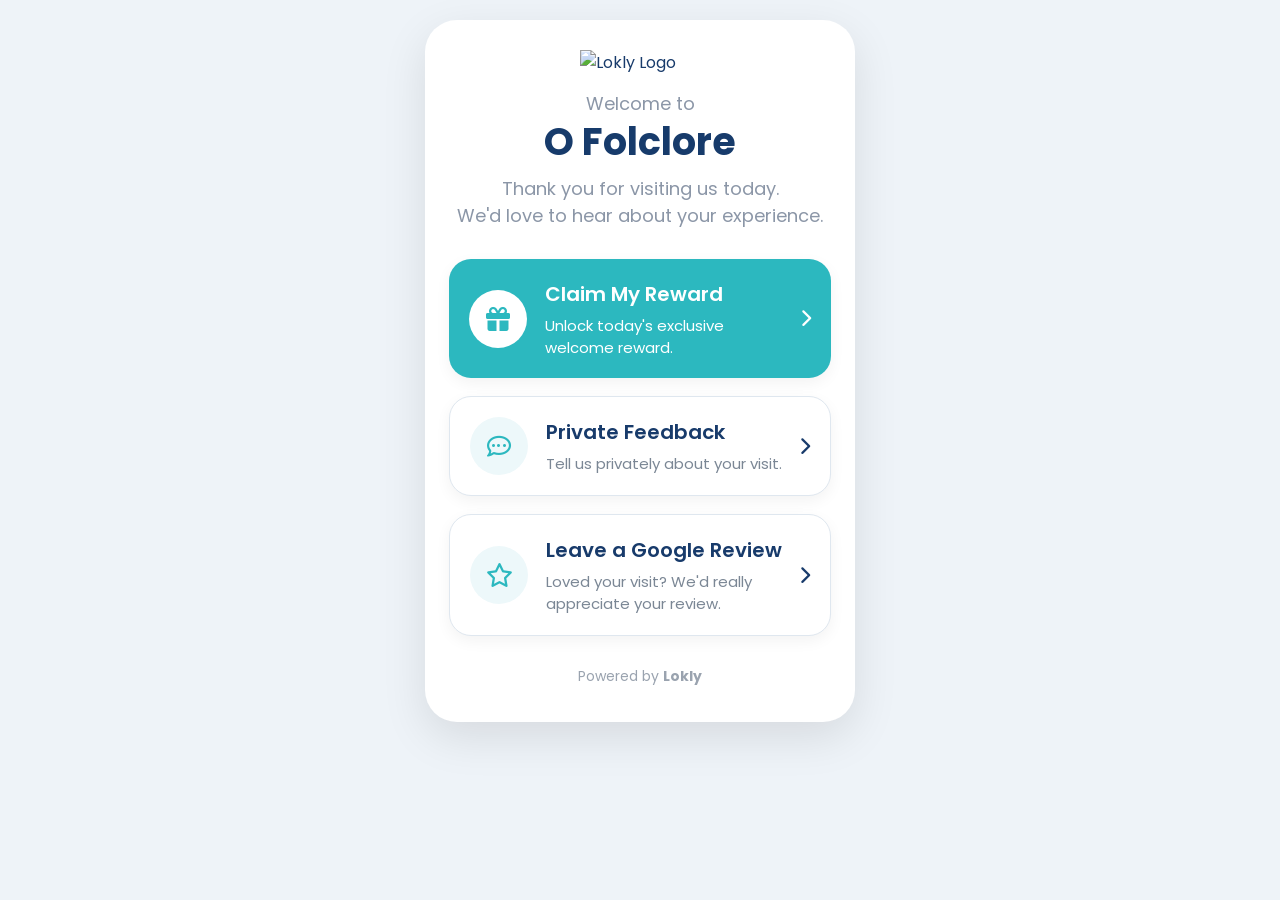
==== index.html @ 0c50cb6d "Add files via upload" ====
<!DOCTYPE html>
<html lang="en">

<head>

    <meta charset="UTF-8">
    <meta name="viewport" content="width=device-width, initial-scale=1.0">

    <title>Lokly | O Folclore</title>

    <link rel="preconnect" href="https://fonts.googleapis.com">
    <link rel="preconnect" href="https://fonts.gstatic.com" crossorigin>

    <link href="https://fonts.googleapis.com/css2?family=Poppins:wght@300;400;500;600;700&display=swap" rel="stylesheet">

    <link rel="stylesheet" href="style.css">

    <link rel="stylesheet"
          href="https://cdnjs.cloudflare.com/ajax/libs/font-awesome/6.7.2/css/all.min.css">

</head>

<body>

<div class="container">

    <img src="images/lokly-logo.png" alt="Lokly Logo" class="logo">

    <p class="welcome">
        Welcome to
    </p>

    <h1>
        O Folclore
    </h1>

    <p class="intro">
        Thank you for visiting us today.<br>
        We'd love to hear about your experience.
    </p>

    <div class="menu">

        <button class="card primary" onclick="location.href='reward.html'">

            <div class="icon">
                <i class="fa-solid fa-gift"></i>
            </div>

            <div class="text">
                <h2>Claim My Reward</h2>
                <p>Unlock today's exclusive welcome reward.</p>
            </div>

            <div class="arrow">
                <i class="fa-solid fa-chevron-right"></i>
            </div>

        </button>


        <button class="card" onclick="location.href='feedback.html'">

            <div class="icon">
                <i class="fa-regular fa-comment-dots"></i>
            </div>

            <div class="text">
                <h2>Private Feedback</h2>
                <p>Tell us privately about your visit.</p>
            </div>

            <div class="arrow">
                <i class="fa-solid fa-chevron-right"></i>
            </div>

        </button>


        <button class="card" onclick="location.href='review.html'">

            <div class="icon">
                <i class="fa-regular fa-star"></i>
            </div>

            <div class="text">
                <h2>Leave a Google Review</h2>
                <p>Loved your visit? We'd really appreciate your review.</p>
            </div>

            <div class="arrow">
                <i class="fa-solid fa-chevron-right"></i>
            </div>

        </button>

    </div>

    <div class="footer">
        Powered by <strong>Lokly</strong>
    </div>

</div>

</body>

</html>
---- style.css ----
/* ==========================================
   LOKLY HOME PAGE
========================================== */

*{
    margin:0;
    padding:0;
    box-sizing:border-box;
}

body{
    font-family:'Poppins',sans-serif;
    background:#eef3f8;
    color:#183b6b;
}

.container{
    width:100%;
    max-width:430px;
    margin:20px auto;
    padding:30px 24px 35px;
    background:#ffffff;
    border-radius:32px;
    box-shadow:0 15px 45px rgba(0,0,0,.10);
}

.logo{
    width:120px;
    display:block;
    margin:0 auto 15px;
}

.welcome{
    text-align:center;
    color:#8b96a7;
    font-size:18px;
    font-weight:400;
    margin-bottom:4px;
}

h1{
    text-align:center;
    font-size:38px;
    font-weight:700;
    color:#173b6b;
    line-height:1.1;
    margin-bottom:12px;
}

.intro{
    text-align:center;
    color:#8b96a7;
    font-size:18px;
    line-height:1.5;
    margin-bottom:30px;
}

.menu{
    display:flex;
    flex-direction:column;
    gap:18px;
}

.card{
    display:flex;
    align-items:center;
    width:100%;
    border:1px solid #dfe7ef;
    border-radius:22px;
    background:#ffffff;
    padding:20px;
    text-align:left;
    cursor:pointer;
    transition:.25s;
    box-shadow:0 5px 15px rgba(0,0,0,.05);
}

.card:hover{
    transform:translateY(-2px);
    box-shadow:0 10px 22px rgba(0,0,0,.08);
}

.primary{
    background:#2cb8bf;
    border:none;
}

.icon{
    width:58px;
    height:58px;
    border-radius:50%;
    display:flex;
    justify-content:center;
    align-items:center;
    margin-right:18px;
    flex-shrink:0;
    font-size:24px;
}

.primary .icon{
    background:#ffffff;
    color:#2cb8bf;
}

.card:not(.primary) .icon{
    background:#edf8fa;
    color:#2cb8bf;
}

.text{
    flex:1;
}

.text h2{
    font-size:20px;
    font-weight:600;
    color:#183b6b;
    margin-bottom:6px;
}

.text p{
    font-size:15px;
    color:#7b8795;
    line-height:1.45;
}

.primary .text h2,
.primary .text p{
    color:#ffffff;
}

.arrow{
    margin-left:15px;
    font-size:18px;
    color:#183b6b;
}

.primary .arrow{
    color:#ffffff;
}

.footer{
    margin-top:30px;
    text-align:center;
    font-size:14px;
    color:#9aa3af;
}

button{
    font-family:inherit;
}

@media (max-width:480px){

    body{
        padding:10px;
    }

    .container{
        margin:0;
        padding:24px 18px 30px;
        border-radius:24px;
    }

    .logo{
        width:105px;
    }

    h1{
        font-size:34px;
    }

    .intro{
        font-size:17px;
    }

    .card{
        padding:18px;
    }

    .icon{
        width:54px;
        height:54px;
        font-size:22px;
        margin-right:15px;
    }

    .text h2{
        font-size:18px;
    }

    .text p{
        font-size:14px;
    }

}
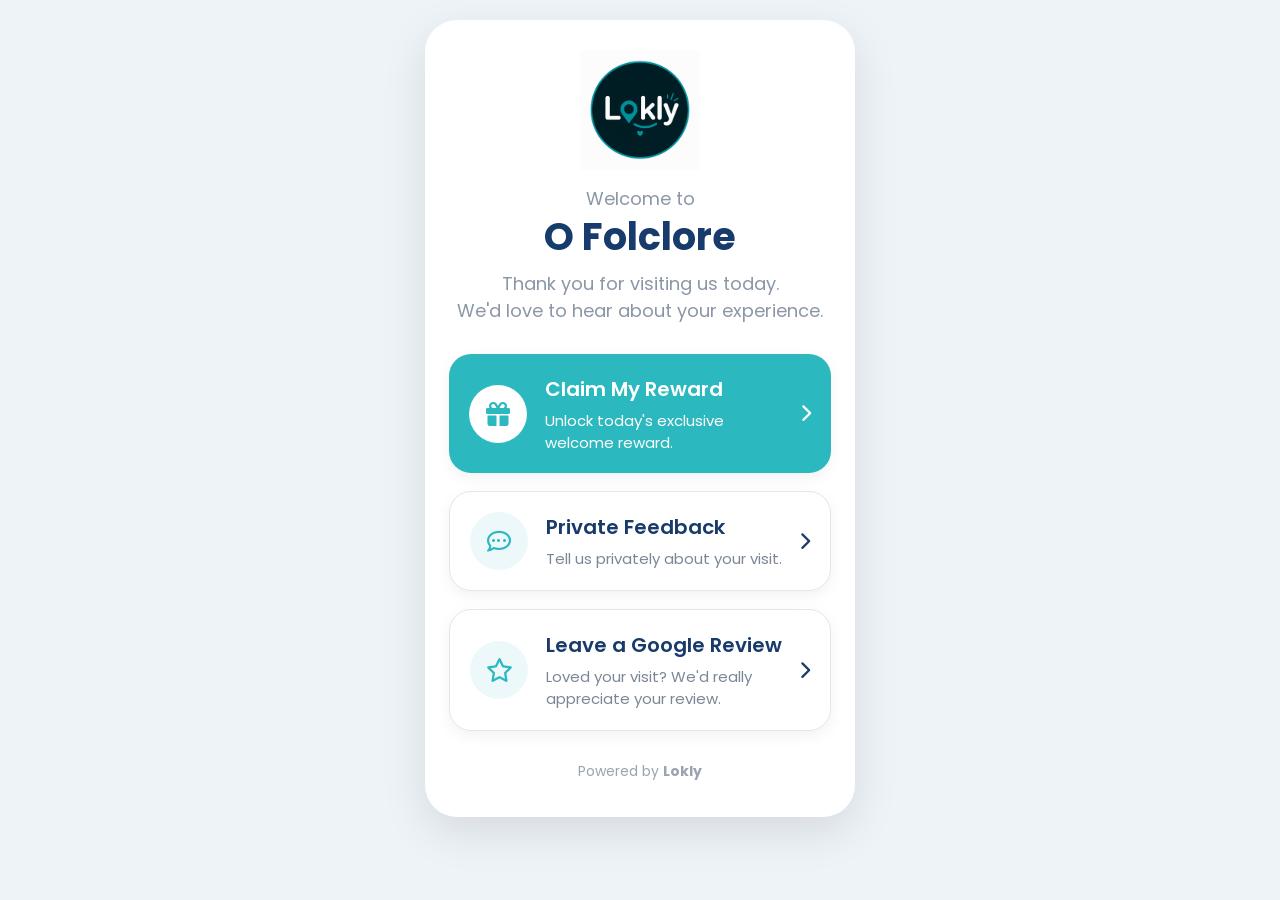
==== commit b2b87f46: "Update index.html" ====
--- a/index.html
+++ b/index.html
@@ -24,7 +24,7 @@
 
 <div class="container">
 
-    <img src="images/lokly-logo.png" alt="Lokly Logo" class="logo">
+    <img src="lokly-logo.png" alt="Lokly Logo" class="logo">
 
     <p class="welcome">
         Welcome to
@@ -104,4 +104,4 @@
 
 </body>
 
-</html>+</html>
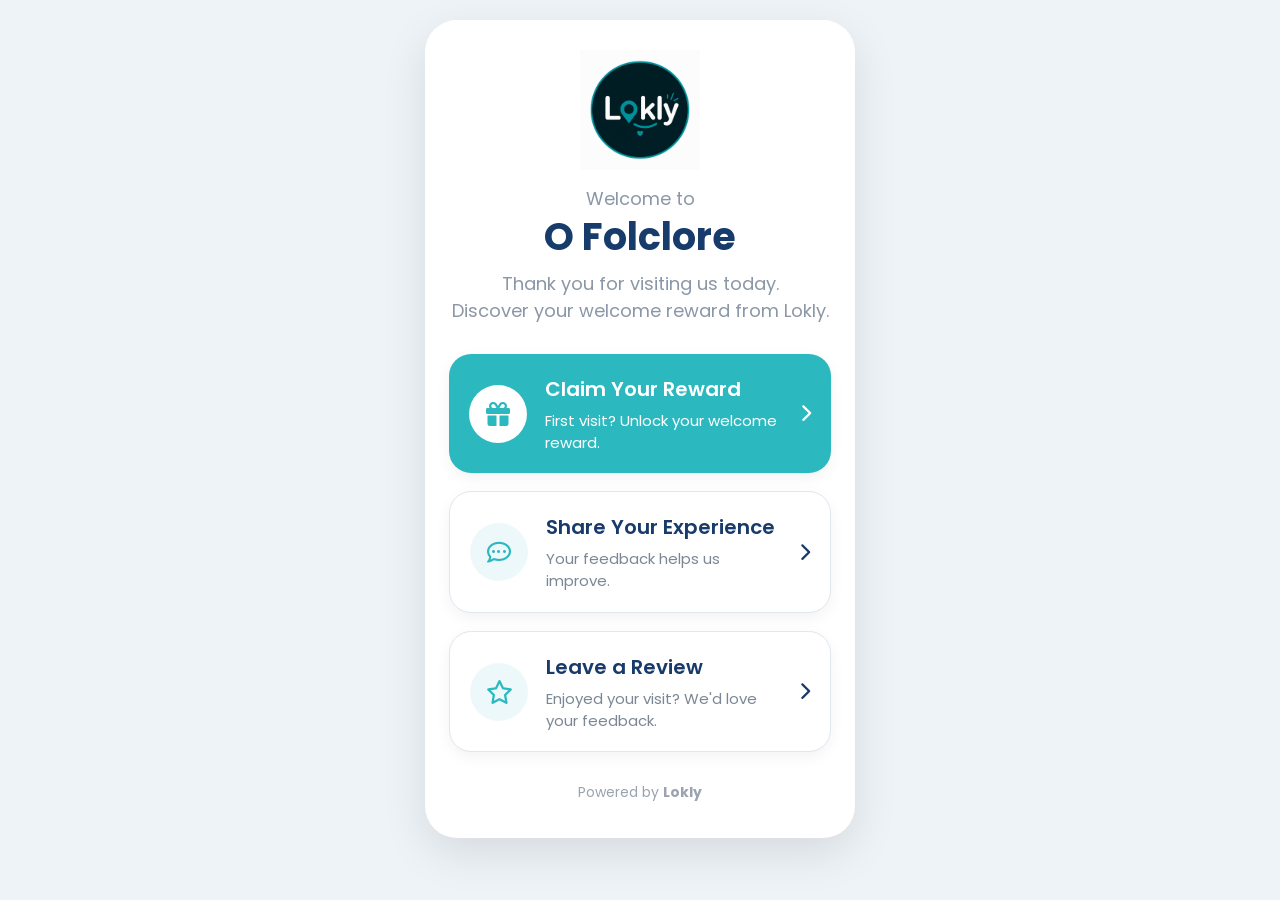
==== commit 262cfdfa: "Add files via upload" ====
--- a/index.html
+++ b/index.html
@@ -36,8 +36,9 @@
 
     <p class="intro">
         Thank you for visiting us today.<br>
-        We'd love to hear about your experience.
+        Discover your welcome reward from Lokly.
     </p>
+
 
     <div class="menu">
 
@@ -48,8 +49,8 @@
             </div>
 
             <div class="text">
-                <h2>Claim My Reward</h2>
-                <p>Unlock today's exclusive welcome reward.</p>
+                <h2>Claim Your Reward</h2>
+                <p>First visit? Unlock your welcome reward.</p>
             </div>
 
             <div class="arrow">
@@ -66,8 +67,8 @@
             </div>
 
             <div class="text">
-                <h2>Private Feedback</h2>
-                <p>Tell us privately about your visit.</p>
+                <h2>Share Your Experience</h2>
+                <p>Your feedback helps us improve.</p>
             </div>
 
             <div class="arrow">
@@ -84,8 +85,8 @@
             </div>
 
             <div class="text">
-                <h2>Leave a Google Review</h2>
-                <p>Loved your visit? We'd really appreciate your review.</p>
+                <h2>Leave a Review</h2>
+                <p>Enjoyed your visit? We'd love your feedback.</p>
             </div>
 
             <div class="arrow">
@@ -96,6 +97,7 @@
 
     </div>
 
+
     <div class="footer">
         Powered by <strong>Lokly</strong>
     </div>
@@ -104,4 +106,4 @@
 
 </body>
 
-</html>
+</html>
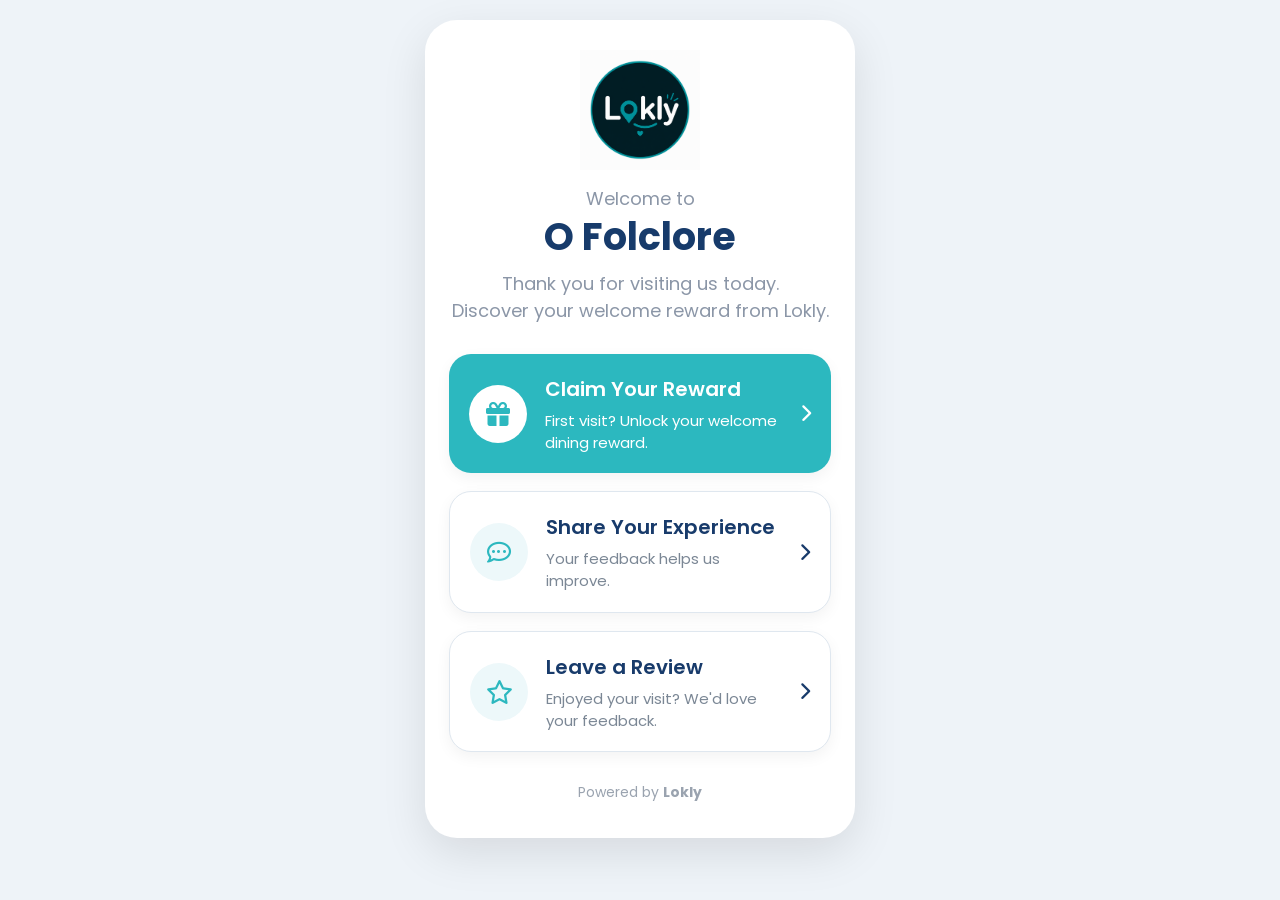
==== commit e552da01: "Add files via upload" ====
--- a/index.html
+++ b/index.html
@@ -39,7 +39,6 @@
         Discover your welcome reward from Lokly.
     </p>
 
-
     <div class="menu">
 
         <button class="card primary" onclick="location.href='reward.html'">
@@ -50,7 +49,7 @@
 
             <div class="text">
                 <h2>Claim Your Reward</h2>
-                <p>First visit? Unlock your welcome reward.</p>
+                <p>First visit? Unlock your welcome dining reward.</p>
             </div>
 
             <div class="arrow">
@@ -58,7 +57,6 @@
             </div>
 
         </button>
-
 
         <button class="card" onclick="location.href='feedback.html'">
 
@@ -76,7 +74,6 @@
             </div>
 
         </button>
-
 
         <button class="card" onclick="location.href='review.html'">
 
@@ -97,7 +94,6 @@
 
     </div>
 
-
     <div class="footer">
         Powered by <strong>Lokly</strong>
     </div>
